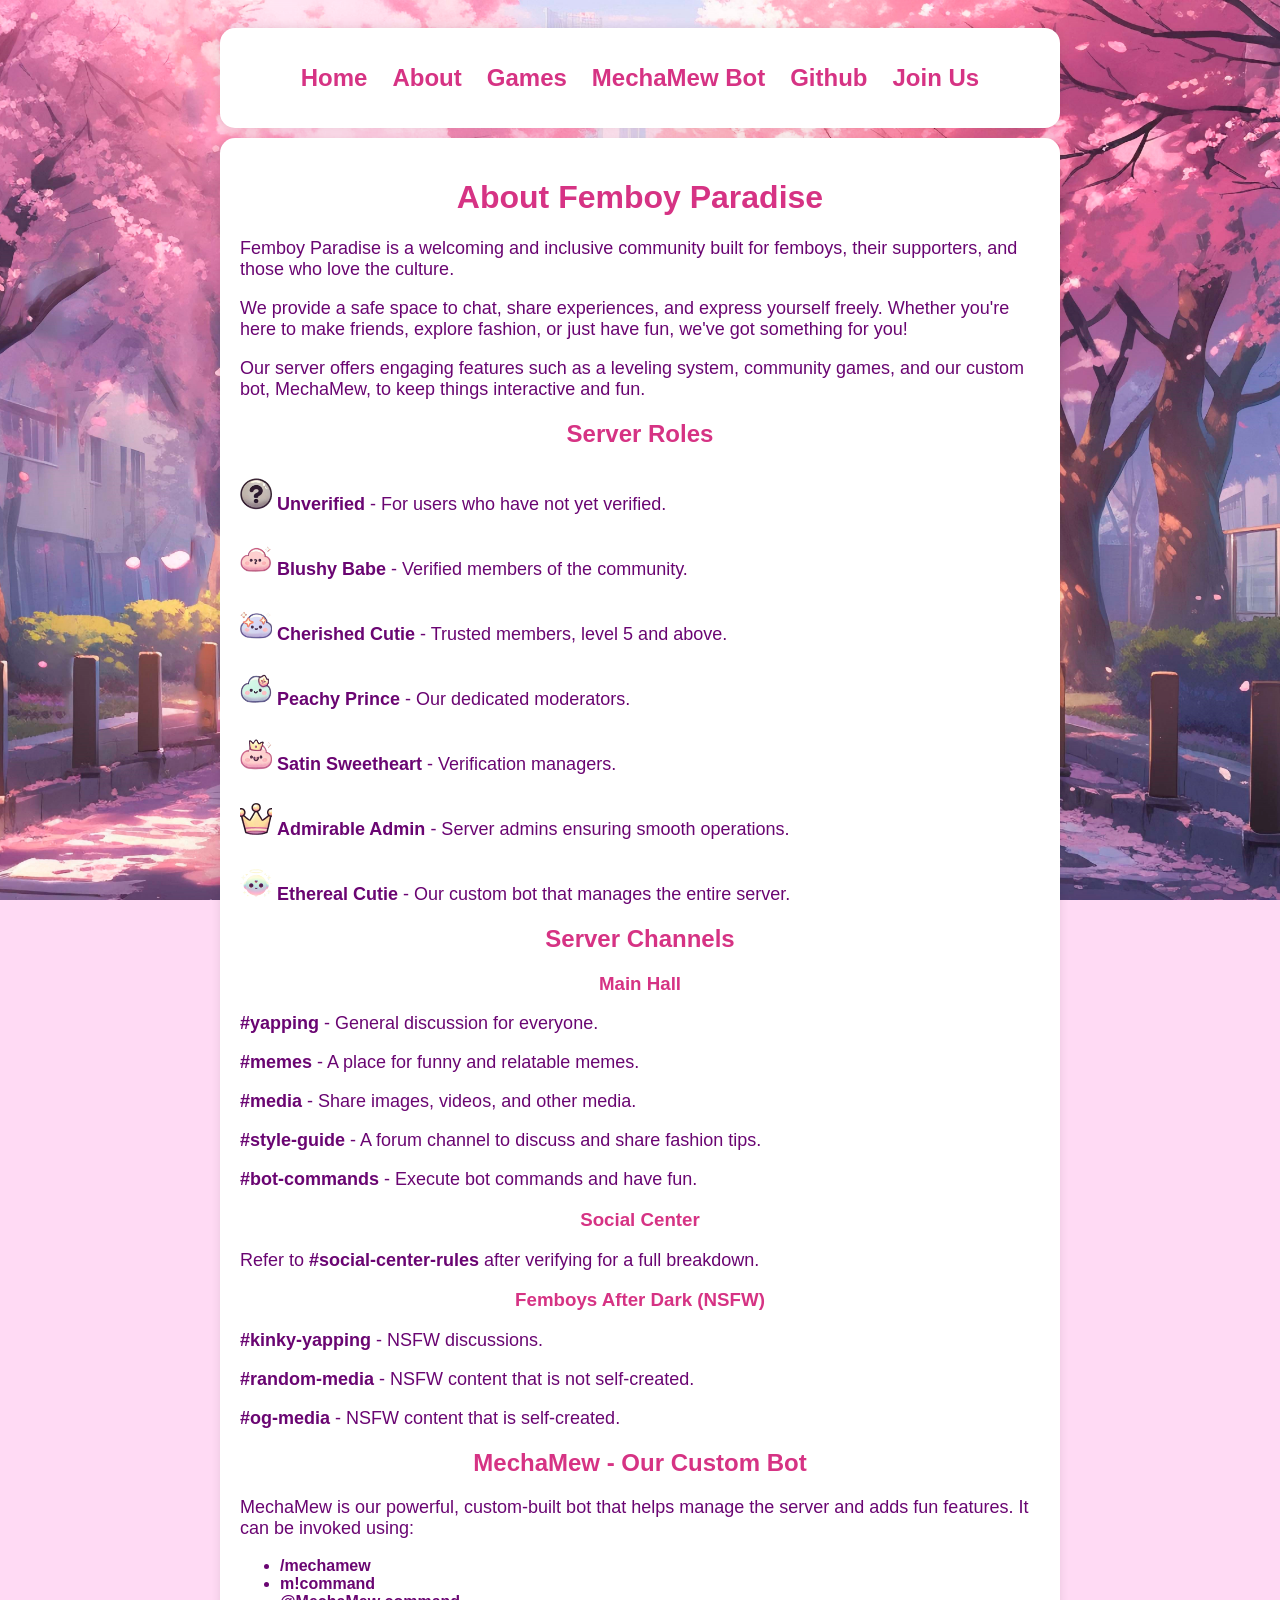
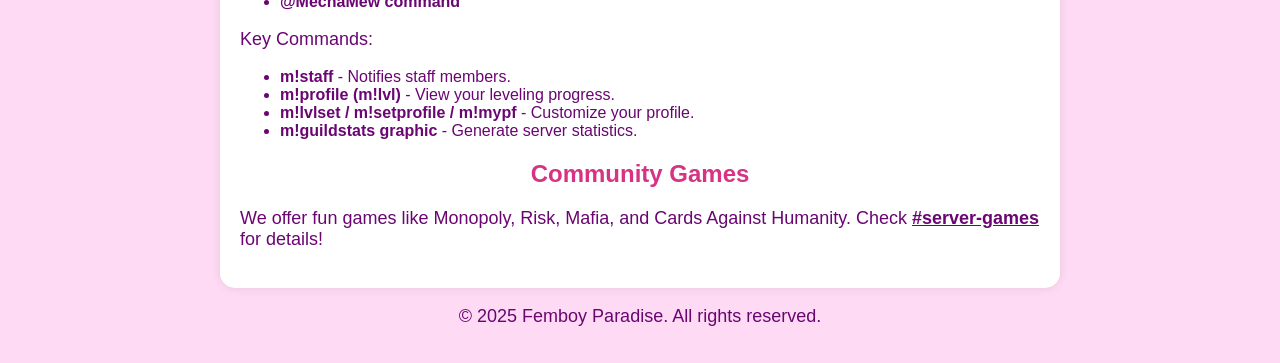
==== about.html @ 65bb9c1e "Navbar plz work" ====
<!DOCTYPE html><html lang="en">
  <head>
    <meta charset="UTF-8">
    <meta name="viewport" content="width=device-width, initial-scale=1.0">
    <title>Femboy Paradise - About</title>
    <link rel="stylesheet" href="styles.css">
    <meta property="og:title" content="Femboy Paradise - About"/>
    <meta property="og:description" content="Welcome to Femboy Paradise! A cozy, vibrant Discord community for femboys and their fans. Join us for fun chats, games, and a supportive space!">
    <meta property="og:url" content="https://femboy-paradi.se" />
    <meta property="og:locale" content="en_US" />
    <meta property="og:image" content="https://femboy-paradi.se/icons/favicon.png" />
    <link rel="icon" href="/icons/favicon.png" type="image/png" />
    <link rel="stylesheet" type="text/css" href="https://fonts.googleapis.com/css?family=Open+Sans" />
    <meta name="viewport" content="width=device-width, initial-scale=1, shrink-to-fit=no" />
  </head>
  <body>
    <script>
      function toggleMenu() {
        document.querySelector(".nav-links").classList.toggle("active");
      }

      window.addEventListener("scroll", function () {
        if (navLinks.classList.contains("active")) {
          document.querySelector(".nav-links").classList.remove("active");
        }
      });
    </script>
    <nav class="navbar">
      <div class="container">
        <button class="menu-toggle" onclick="toggleMenu()">☰</button>
        <ul class="nav-links">
          <li><a href="index.html">Home</a></li>
          <li><a href="about.html">About</a></li>
          <li><a href="games.html">Games</a></li>
          <li><a href="https://mechamew.crazyco.xyz/">MechaMew Bot</a></li>
          <li><a href="https://github.com/ClaraCrazy/femboy-paradi.se">Github</a></li>
          <li><a href="https://discord.gg/bottom" target="_blank">Join Us</a></li>
        </ul>
      </div>
    </nav>
    <div class="container">
      <h1>About Femboy Paradise</h1>
      <p>Femboy Paradise is a welcoming and inclusive community built for femboys, their supporters, and those who love the culture.</p>
      <p>We provide a safe space to chat, share experiences, and express yourself freely. Whether you're here to make friends, explore fashion, or just have fun, we've got something for you!</p>
      <p>Our server offers engaging features such as a leveling system, community games, and our custom bot, MechaMew, to keep things interactive and fun.</p>
      <h2>Server Roles</h2>
      <div class="role-icons">
        <p><img src="icons/unverified.png" class="icon" alt="Unverified"> <strong>Unverified</strong> - For users who have not yet verified.</p>
        <p><img src="icons/blushy-babe.png" class="icon" alt="Blushy Babe"> <strong>Blushy Babe</strong> - Verified members of the community.</p>
        <p><img src="icons/cherished-cutie.png" class="icon" alt="Cherished Cutie"> <strong>Cherished Cutie</strong> - Trusted members, level 5 and above.</p>
        <p><img src="icons/peachy-prince.png" class="icon" alt="Peachy Prince"> <strong>Peachy Prince</strong> - Our dedicated moderators.</p>
        <p><img src="icons/satin-sweetheart.png" class="icon" alt="Satin Sweetheart"> <strong>Satin Sweetheart</strong> - Verification managers.</p>
        <p><img src="icons/admirable-admin.png" class="icon" alt="Admirable Admin"> <strong>Admirable Admin</strong> - Server admins ensuring smooth operations.</p>
        <p><img src="icons/ethereal-cutie.png" class="icon" alt="Ethereal Cutie"> <strong>Ethereal Cutie</strong> - Our custom bot that manages the entire server.</p>
      </div>
      <h2>Server Channels</h2>
      <h3>Main Hall</h3>
      <p><strong>#yapping</strong> - General discussion for everyone.</p>
      <p><strong>#memes</strong> - A place for funny and relatable memes.</p>
      <p><strong>#media</strong> - Share images, videos, and other media.</p>
      <p><strong>#style-guide</strong> - A forum channel to discuss and share fashion tips.</p>
      <p><strong>#bot-commands</strong> - Execute bot commands and have fun.</p>
      <h3>Social Center</h3>
      <p>Refer to <strong>#social-center-rules</strong> after verifying for a full breakdown.</p>
      <h3>Femboys After Dark (NSFW)</h3>
      <p><strong>#kinky-yapping</strong> - NSFW discussions.</p>
      <p><strong>#random-media</strong> - NSFW content that is not self-created.</p>
      <p><strong>#og-media</strong> - NSFW content that is self-created.</p>
      <h2>MechaMew - Our Custom Bot</h2>
      <p>MechaMew is our powerful, custom-built bot that helps manage the server and adds fun features. It can be invoked using:</p>
      <ul>
        <li><strong>/mechamew</strong></li>
        <li><strong>m!command</strong></li>
        <li><strong>@MechaMew command</strong></li>
      </ul>
      <p>Key Commands:</p>
      <ul>
        <li><strong>m!staff</strong> - Notifies staff members.</li>
        <li><strong>m!profile (m!lvl)</strong> - View your leveling progress.</li>
        <li><strong>m!lvlset / m!setprofile / m!mypf</strong> - Customize your profile.</li>
        <li><strong>m!guildstats graphic</strong> - Generate server statistics.</li>
      </ul>
      <h2>Community Games</h2>
      <p>We offer fun games like Monopoly, Risk, Mafia, and Cards Against Humanity. Check <a href="games.html"><strong>#server-games</strong></a> for details!</p>
    </div>
    <footer>
      <p>&copy; 2025 Femboy Paradise. All rights reserved.</p>
    </footer>
  </body>
</html>
---- styles.css ----
body {
	font-family: Arial, sans-serif;
	text-align: center;
	background-image: url('icons/background.jpg');
	background-attachment: fixed;
	background-size: cover;
	background-repeat: no-repeat;
	background-position: center center;
	background-color: #ffdaf4;
	color: #6a0572;
	padding: 10px 20px;
}

.container {
	max-width: 800px;
	margin: 0 auto;
	background: white;
	padding: 20px;
	border-radius: 15px;
	box-shadow: 0px 0px 10px rgba(0, 0, 0, 0.1);
	text-align: left;
}

h1,
h2,
h3 {
	color: #d63384;
	text-align: center;
}

p {
	font-size: 18px;
}

a {
	color: #6a0572;
}

.back-button {
	display: inline-block;
	margin-top: 20px;
	padding: 10px 20px;
	font-size: 18px;
	color: white;
	background-color: #d63384;
	border: none;
	border-radius: 8px;
	cursor: pointer;
	text-decoration: none;
}

.back-button:hover {
	background-color: #b0246d;
}

.join-button {
	display: inline-block;
	margin-top: 20px;
	padding: 10px 20px;
	font-size: 18px;
	color: white;
	background-color: #af5bd2;
	border: none;
	border-radius: 8px;
	cursor: pointer;
	text-decoration: none;
}

.join-button:hover {
	background-color: #6d3a83;
}

@media (max-width: 768px) {
	.back-button,
	.join-button {
		display: block;
		font-size: 16px;
		text-align: center;
		margin-top: 10px;
	}

	.nav {
		display: flex;
		flex-direction: column;
	}

	.nav-links {
		display: none;
		flex-direction: column;
		/* background: white; */
		/* position: absolute; */
		top: 38px;
		left: 0;
		width: 100%;
		border-radius: 15px;
	}

	.nav-links.active {
		display: none;
	}

	.menu-toggle {
		display: block;
		background: none;
		border: none;
		font-size: 24px;
		cursor: pointer;
	}
}

@media (min-width: 768px) {
	.menu-toggle {
		display: none;
	}
}

.role-icons img {
	width: 32px;
	height: 32px;
	margin-top: 10px;
}

.navbar {
	padding: 10px 0px;
	/* display: flex; */
	align-items: center;
	justify-content: space-between;
	position: sticky;
	top: 0;
	width: 100%;
}

.navbar .logo {
	font-size: 24px;
	font-weight: bold;
	text-decoration: none;
	color: #d63384;
	margin-right: 20px;
}

.nav-links {
	list-style: none;
	display: flex;
	gap: 25px;
	align-items: center;
	justify-content: center;
	padding: 0;
}

.nav-links li {
	display: inline;
}

.nav-links a {
	text-decoration: none;
	color: #d63384;
	font-weight: bold;
	transition: 0.3s;
	font-size: 24px;
}

.nav-links a:hover {
	color: #b92b6c;
}
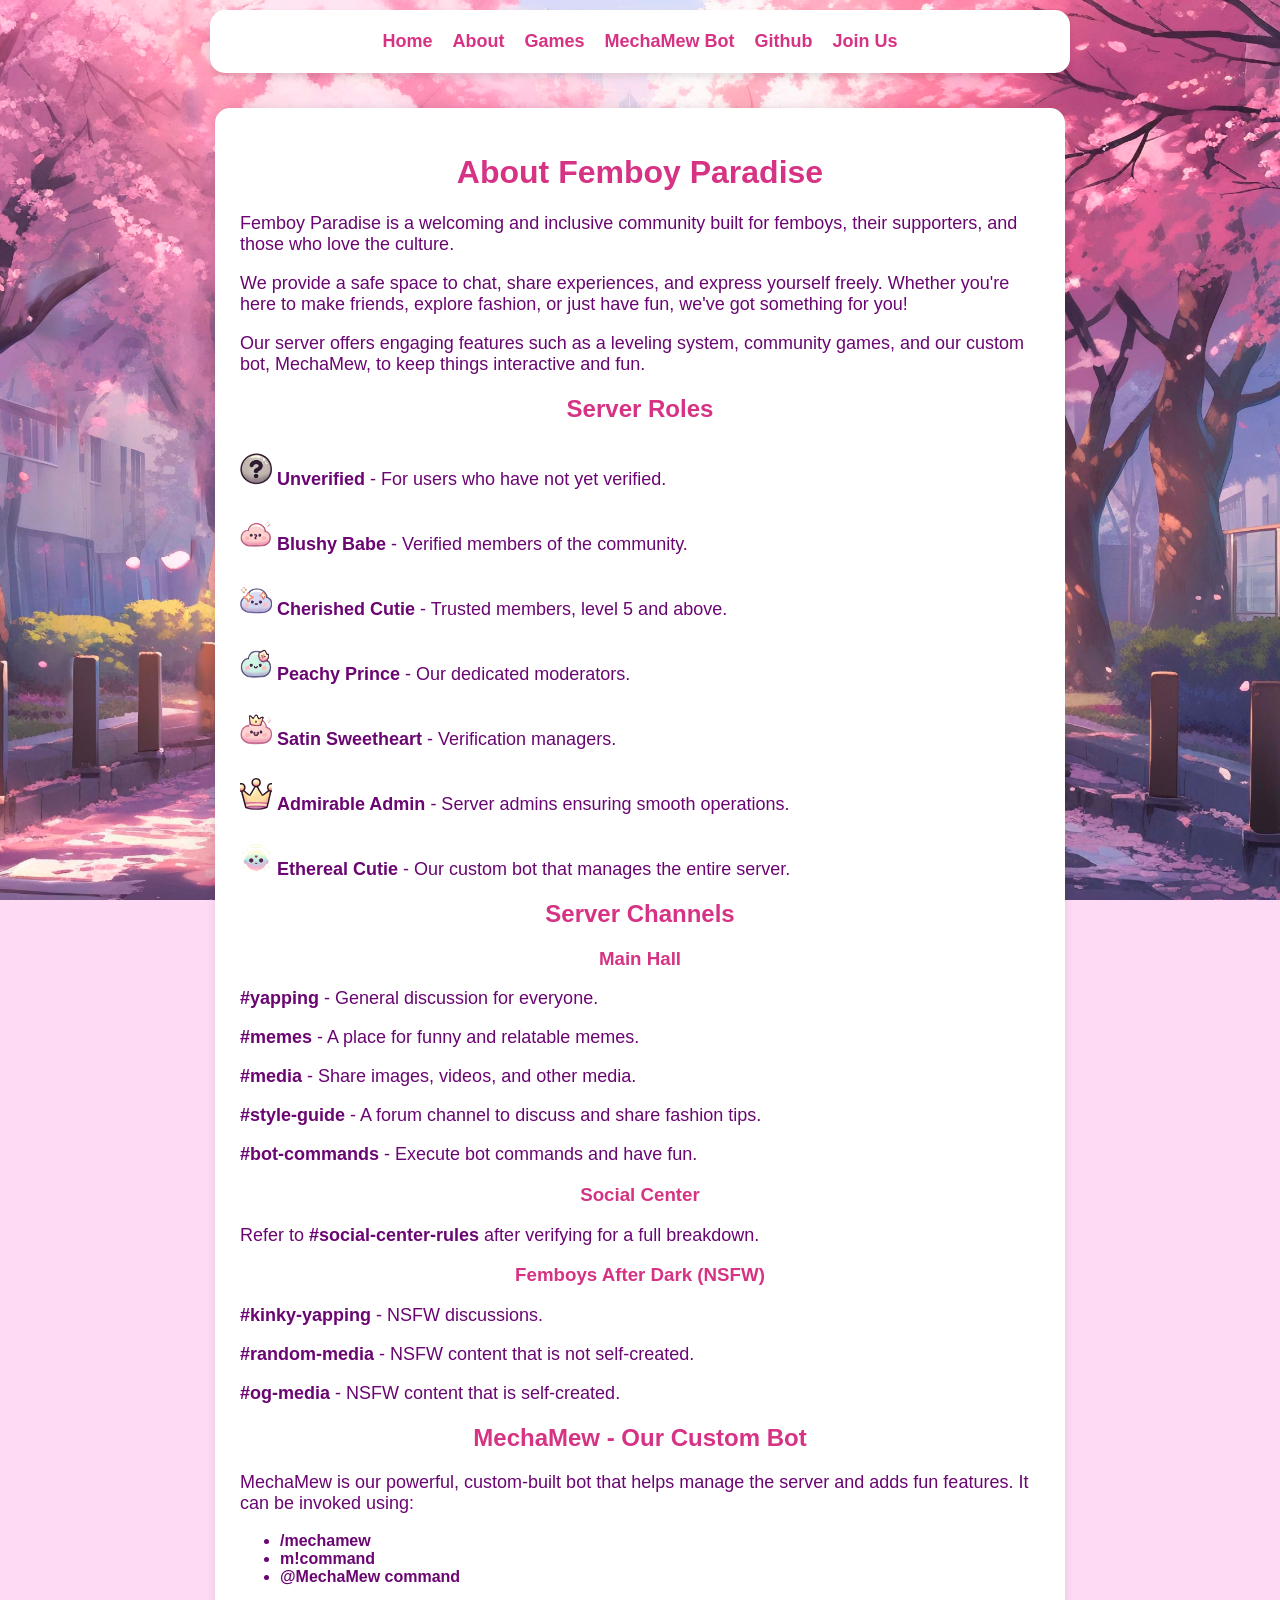
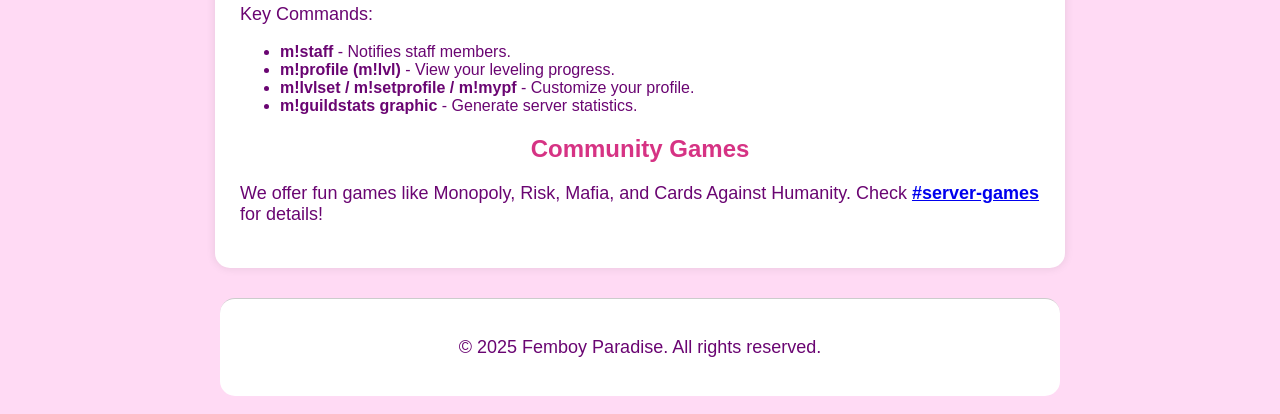
==== commit d856c6c3: "Fixed Navbar Fix the navigation bye bye reformatting most the pages and the CSS. Hope your happy nee" ====
--- a/about.html
+++ b/about.html
@@ -1,33 +1,42 @@
-<!DOCTYPE html><html lang="en">
+<!DOCTYPE html>
+<html lang="en">
   <head>
     <meta charset="UTF-8">
     <meta name="viewport" content="width=device-width, initial-scale=1.0">
-    <title>Femboy Paradise - About</title>
+    <title>About - Femboy Paradise</title>
     <link rel="stylesheet" href="styles.css">
     <meta property="og:title" content="Femboy Paradise - About"/>
-    <meta property="og:description" content="Welcome to Femboy Paradise! A cozy, vibrant Discord community for femboys and their fans. Join us for fun chats, games, and a supportive space!">
-    <meta property="og:url" content="https://femboy-paradi.se" />
-    <meta property="og:locale" content="en_US" />
+    <meta property="og:description" content="Learn more about Femboy Paradise, our mission, and our community."/>
+    <meta property="og:url" content="https://femboy-paradi.se/about" />
     <meta property="og:image" content="https://femboy-paradi.se/icons/favicon.png" />
     <link rel="icon" href="/icons/favicon.png" type="image/png" />
-    <link rel="stylesheet" type="text/css" href="https://fonts.googleapis.com/css?family=Open+Sans" />
-    <meta name="viewport" content="width=device-width, initial-scale=1, shrink-to-fit=no" />
   </head>
   <body>
     <script>
-      function toggleMenu() {
-        document.querySelector(".nav-links").classList.toggle("active");
-      }
-
-      window.addEventListener("scroll", function () {
-        if (navLinks.classList.contains("active")) {
-          document.querySelector(".nav-links").classList.remove("active");
-        }
+      document.addEventListener("DOMContentLoaded", function () {
+          const navLinks = document.querySelector(".nav-links");
+          const menuToggle = document.querySelector(".menu-toggle");
+      
+          if (navLinks) {
+              navLinks.classList.remove("active"); // Ensure it starts minimized
+          }
+      
+          // Toggle menu when clicking the button
+          menuToggle.addEventListener("click", function () {
+              navLinks.classList.toggle("active");
+          });
+      
+          // Minimize navbar when scrolling
+          window.addEventListener("scroll", function () {
+              if (navLinks.classList.contains("active")) {
+                  navLinks.classList.remove("active"); // Hide on scroll
+              }
+          });
       });
     </script>
+    
     <nav class="navbar">
-      <div class="container">
-        <button class="menu-toggle" onclick="toggleMenu()">☰</button>
+      <button class="menu-toggle">☰</button>
         <ul class="nav-links">
           <li><a href="index.html">Home</a></li>
           <li><a href="about.html">About</a></li>
@@ -36,8 +45,8 @@
           <li><a href="https://github.com/ClaraCrazy/femboy-paradi.se">Github</a></li>
           <li><a href="https://discord.gg/bottom" target="_blank">Join Us</a></li>
         </ul>
-      </div>
     </nav>
+
     <div class="container">
       <h1>About Femboy Paradise</h1>
       <p>Femboy Paradise is a welcoming and inclusive community built for femboys, their supporters, and those who love the culture.</p>
--- a/styles.css
+++ b/styles.css
@@ -1,164 +1,191 @@
+/* General Body Styling */
 body {
-	font-family: Arial, sans-serif;
-	text-align: center;
-	background-image: url('icons/background.jpg');
-	background-attachment: fixed;
-	background-size: cover;
-	background-repeat: no-repeat;
-	background-position: center center;
-	background-color: #ffdaf4;
-	color: #6a0572;
-	padding: 10px 20px;
+    font-family: Arial, sans-serif;
+    text-align: center;
+    background-image: url('icons/background.jpg');
+    background-attachment: fixed;
+    background-size: cover;
+    background-repeat: no-repeat;
+    background-position: center center;
+    background-color: #ffdaf4;
+    color: #6a0572;
+    padding: 10px 20px;
+    padding-top: 100px; /* Ensure content does not get hidden under navbar */
 }
 
-.container {
-	max-width: 800px;
-	margin: 0 auto;
-	background: white;
-	padding: 20px;
-	border-radius: 15px;
-	box-shadow: 0px 0px 10px rgba(0, 0, 0, 0.1);
-	text-align: left;
+/* Navbar Styling */
+.navbar {
+    position: fixed;
+    top: 10px;
+    left: 50%;
+    transform: translateX(-50%);
+    width: 70%;
+    max-width: 850px;
+    background: white;
+    z-index: 1000;
+    padding: 5px 5px; /* Reduced padding */
+    box-shadow: 0 4px 6px rgba(0, 0, 0, 0.1);
+    border-radius: 15px; /* Rounded corners */
+    display: flex;
+    align-items: center;
+    justify-content: center;
+    height: auto; /* Prevents oversized navbar */
 }
 
-h1,
-h2,
-h3 {
-	color: #d63384;
-	text-align: center;
+/* Navbar Links */
+.nav-links {
+    display: flex;
+    gap: 20px;
+    list-style: none;
+    padding: 0;
+    justify-content: center;
 }
 
-p {
-	font-size: 18px;
+.nav-links li {
+    display: inline;
 }
 
-a {
-	color: #6a0572;
+.nav-links a {
+    text-decoration: none;
+    color: #d63384;
+    font-weight: bold;
+    font-size: 18px;
+    transition: color 0.3s ease-in-out;
 }
 
-.back-button {
-	display: inline-block;
-	margin-top: 20px;
-	padding: 10px 20px;
-	font-size: 18px;
-	color: white;
-	background-color: #d63384;
-	border: none;
-	border-radius: 8px;
-	cursor: pointer;
-	text-decoration: none;
+.nav-links a:hover {
+    color: #b92b6c;
 }
 
-.back-button:hover {
-	background-color: #b0246d;
+/* Menu Toggle Button (Mobile) */
+.menu-toggle {
+    display: none; /* Hidden on desktop */
+    background: none;
+    border: none;
+    font-size: 24px;
+    cursor: pointer;
+    padding: 10px;
+    color: #d63384;
+    position: absolute;
+    top: 50%;
+    left: 15px;
+    transform: translateY(-50%);
 }
 
-.join-button {
-	display: inline-block;
-	margin-top: 20px;
-	padding: 10px 20px;
-	font-size: 18px;
-	color: white;
-	background-color: #af5bd2;
-	border: none;
-	border-radius: 8px;
-	cursor: pointer;
-	text-decoration: none;
+/* Mobile Navbar */
+@media (max-width: 768px) {
+    .navbar {
+        justify-content: flex-start;
+        padding: 10px;
+        height: 50px; /* Keeps navbar small */
+    }
+
+    .menu-toggle {
+        display: block; /* Show menu button */
+    }
+
+    .nav-links {
+        display: none;
+        flex-direction: column;
+        position: absolute;
+        top: 50px;
+        left: 50%;
+        transform: translateX(-50%);
+        width: 90%;
+        background: white;
+        border-radius: 15px;
+        z-index: 1000;
+        padding: 10px 0;
+        text-align: center;
+        box-shadow: 0 4px 10px rgba(0, 0, 0, 0.2);
+    }
+
+    .nav-links.active {
+        display: flex !important;
+    }
 }
 
-.join-button:hover {
-	background-color: #6d3a83;
+/* Main Content Box */
+.container {
+    max-width: 800px;
+    margin: 0 auto;
+    background: white;
+    padding: 25px;
+    border-radius: 15px; /* Rounded corners */
+    box-shadow: 0px 0px 10px rgba(0, 0, 0, 0.1);
+    text-align: left;
 }
-
-@media (max-width: 768px) {
-	.back-button,
-	.join-button {
-		display: block;
-		font-size: 16px;
-		text-align: center;
-		margin-top: 10px;
-	}
-
-	.nav {
-		display: flex;
-		flex-direction: column;
-	}
-
-	.nav-links {
-		display: none;
-		flex-direction: column;
-		/* background: white; */
-		/* position: absolute; */
-		top: 38px;
-		left: 0;
-		width: 100%;
-		border-radius: 15px;
-	}
-
-	.nav-links.active {
-		display: none;
-	}
-
-	.menu-toggle {
-		display: block;
-		background: none;
-		border: none;
-		font-size: 24px;
-		cursor: pointer;
-	}
-}
-
-@media (min-width: 768px) {
-	.menu-toggle {
-		display: none;
-	}
-}
-
 .role-icons img {
 	width: 32px;
 	height: 32px;
 	margin-top: 10px;
 }
-
-.navbar {
-	padding: 10px 0px;
-	/* display: flex; */
-	align-items: center;
-	justify-content: space-between;
-	position: sticky;
-	top: 0;
-	width: 100%;
+/* Headings */
+h1, h2, h3 {
+    color: #d63384;
+    text-align: center;
+    font-weight: bold;
 }
 
-.navbar .logo {
-	font-size: 24px;
-	font-weight: bold;
-	text-decoration: none;
-	color: #d63384;
-	margin-right: 20px;
+/* Paragraph Text */
+p {
+    font-size: 18px;
 }
 
-.nav-links {
-	list-style: none;
-	display: flex;
-	gap: 25px;
-	align-items: center;
-	justify-content: center;
-	padding: 0;
+/* Buttons */
+.join-button {
+    display: inline-block;
+    margin-top: 20px;
+    padding: 12px 24px;
+    font-size: 20px;
+    color: white;
+    background-color: #af5bd2;
+    border: none;
+    border-radius: 10px;
+    cursor: pointer;
+    text-decoration: none;
+    font-weight: bold;
+    box-shadow: 0 2px 6px rgba(0, 0, 0, 0.2);
 }
 
-.nav-links li {
-	display: inline;
+.join-button:hover {
+    background-color: #6d3a83;
 }
 
-.nav-links a {
-	text-decoration: none;
-	color: #d63384;
-	font-weight: bold;
-	transition: 0.3s;
-	font-size: 24px;
+/* Footer */
+footer {
+    text-align: center;
+    padding: 20px;
+    margin-top: 30px;
+    background: white;
+    border-top: 1px solid #ccc;
+    color: #6a0572;
+    font-size: 16px;
+    border-radius: 15px;
+    max-width: 800px;
+    margin-left: auto;
+    margin-right: auto;
 }
-
-.nav-links a:hover {
-	color: #b92b6c;
-}
+/*
+               =-**+--               
+             -%@@@@@@@#-             
+            -@@@@@@@@@@@=            
+           -@@@@@@@@@@@@#-           
+           +@@@@@@@@@@@@@:           
+           -@@@@@@@@@@@@%:           
+   -#@@@#-  =@@@@@@@@@@@-  -#@@@#=   
+  -@%+-*@@#- *#@#%@%%#%= -#@@*-+%@-  
+  +*    -%@@*%%=+#@++=@%*@@#-    *=  
+   =      +@@*%@@@@@@@%#@@+      -   
+ -@@@@@@@@@@@@@@@@@@@@@@@@@@@@@@@@@- 
++@@*==++##%%%@@@@@@@@@@@%%%##++==*@@=
++@#-       =#@@@=@@@+@@@#=       :@@=
+:*@-     -#@@@+-.@@@+-+@@@*=     =@+ 
+  -=-   +@@%-   -@@%+   =@@@=   :=-  
+       +@@+     +%@%      +@@+       
+       =@@*-     %@%     -*@@-       
+        -+@%+=   #@*   =+%%+-        
+           ::    +@-    :-           
+                 :+=                 
+          Jenn.zip Was Here Your Welcome <3          
+*/
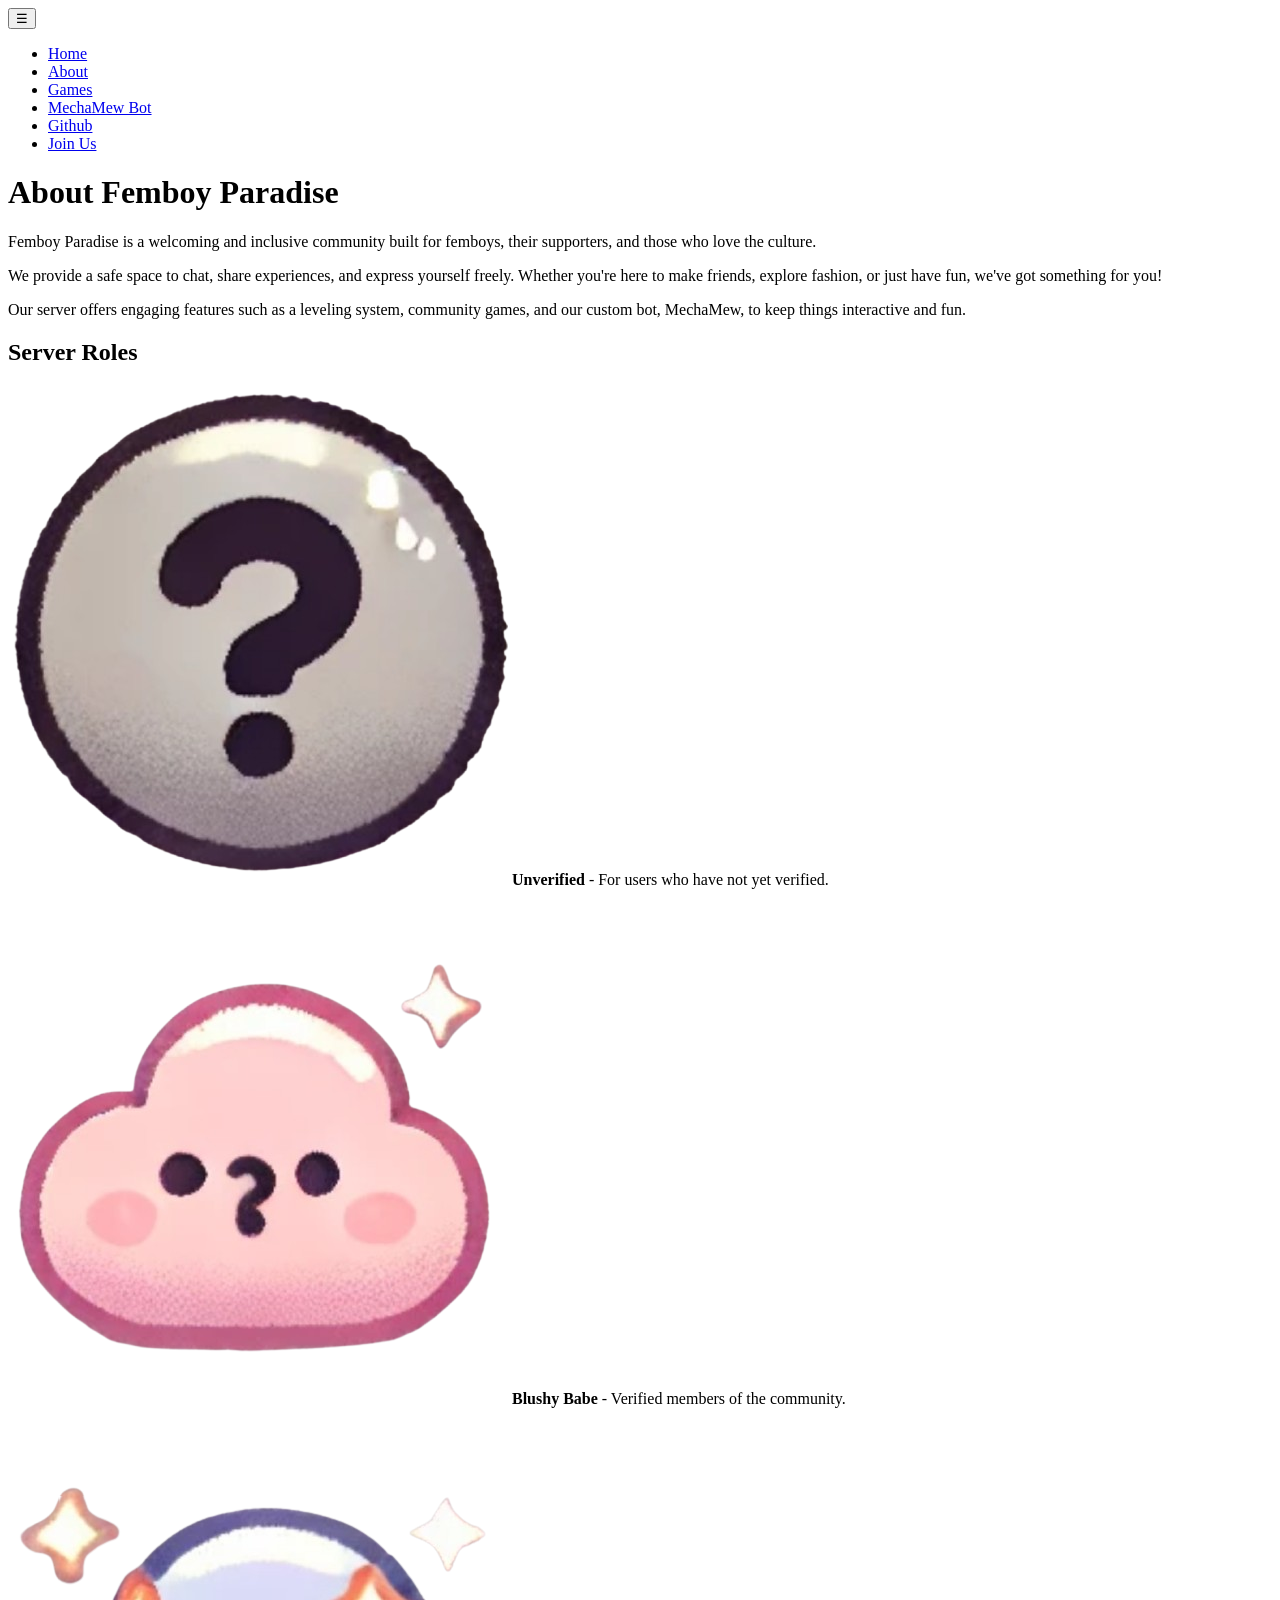
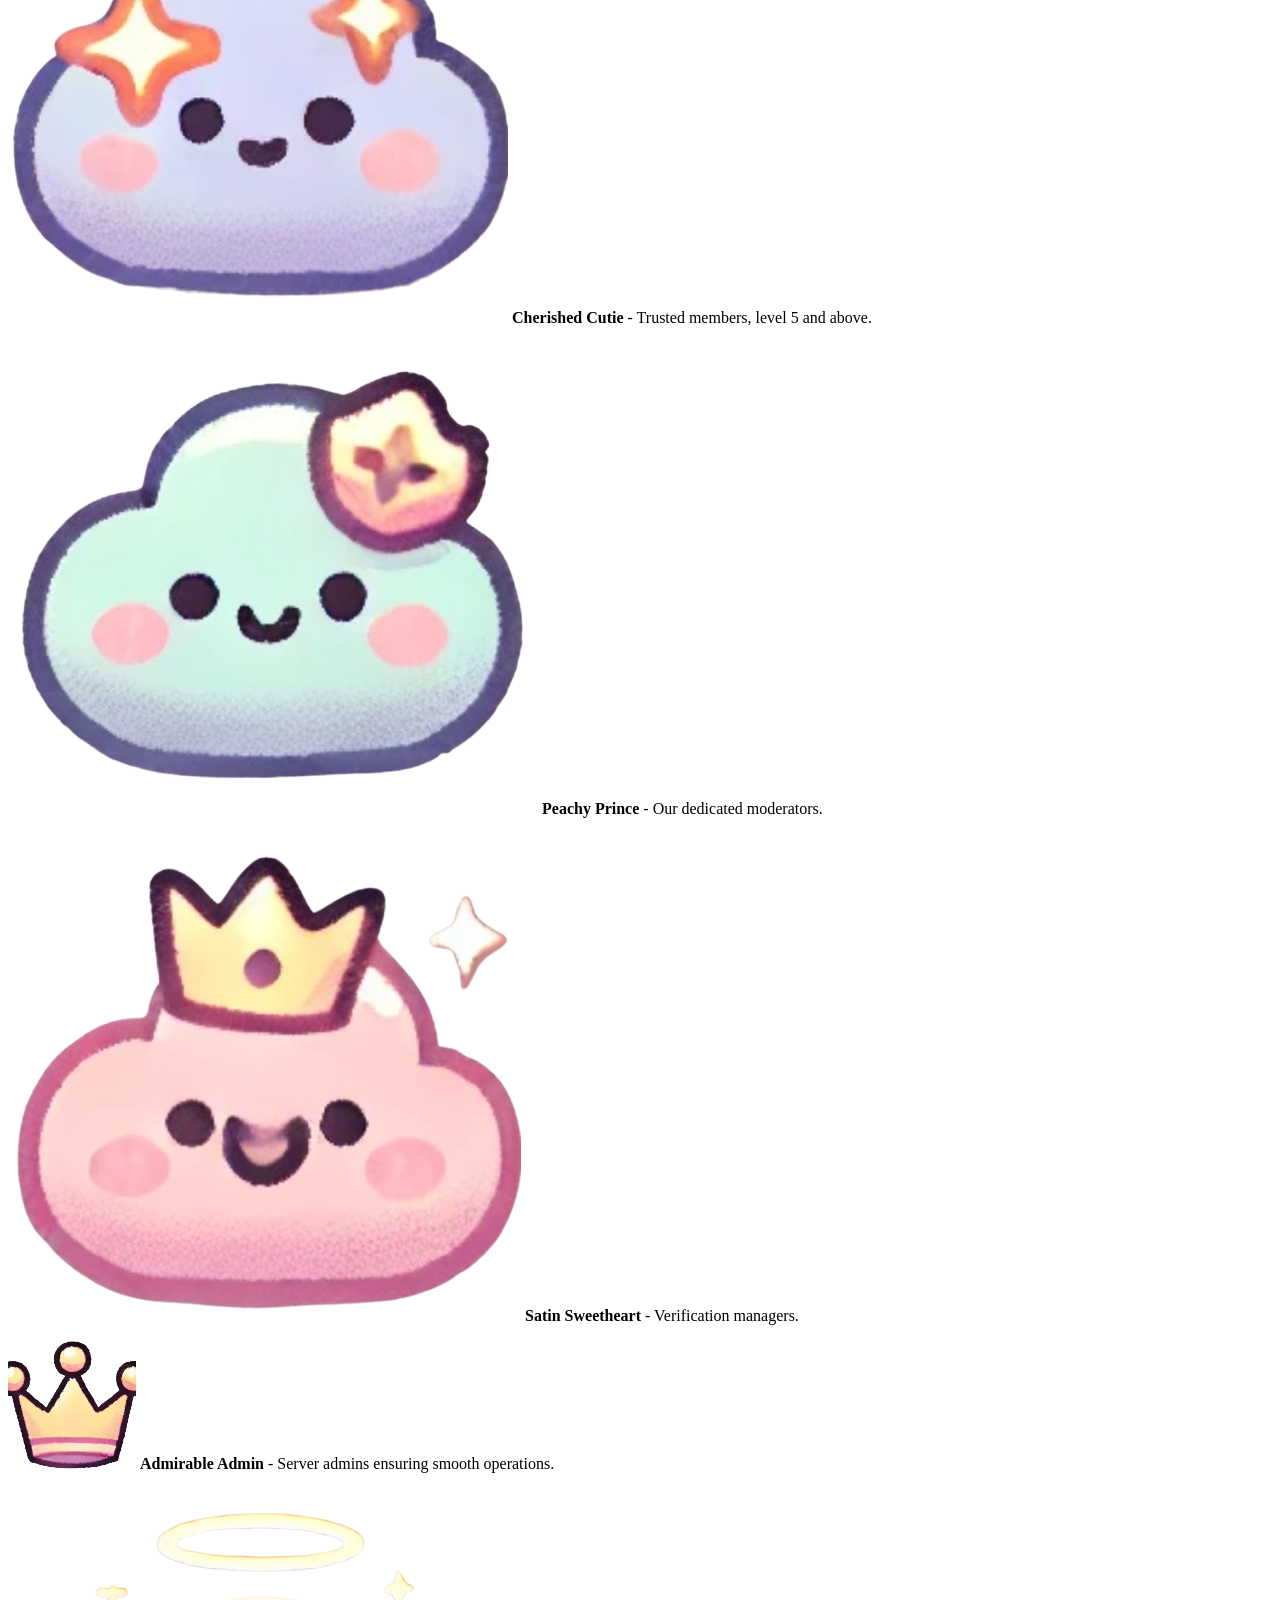
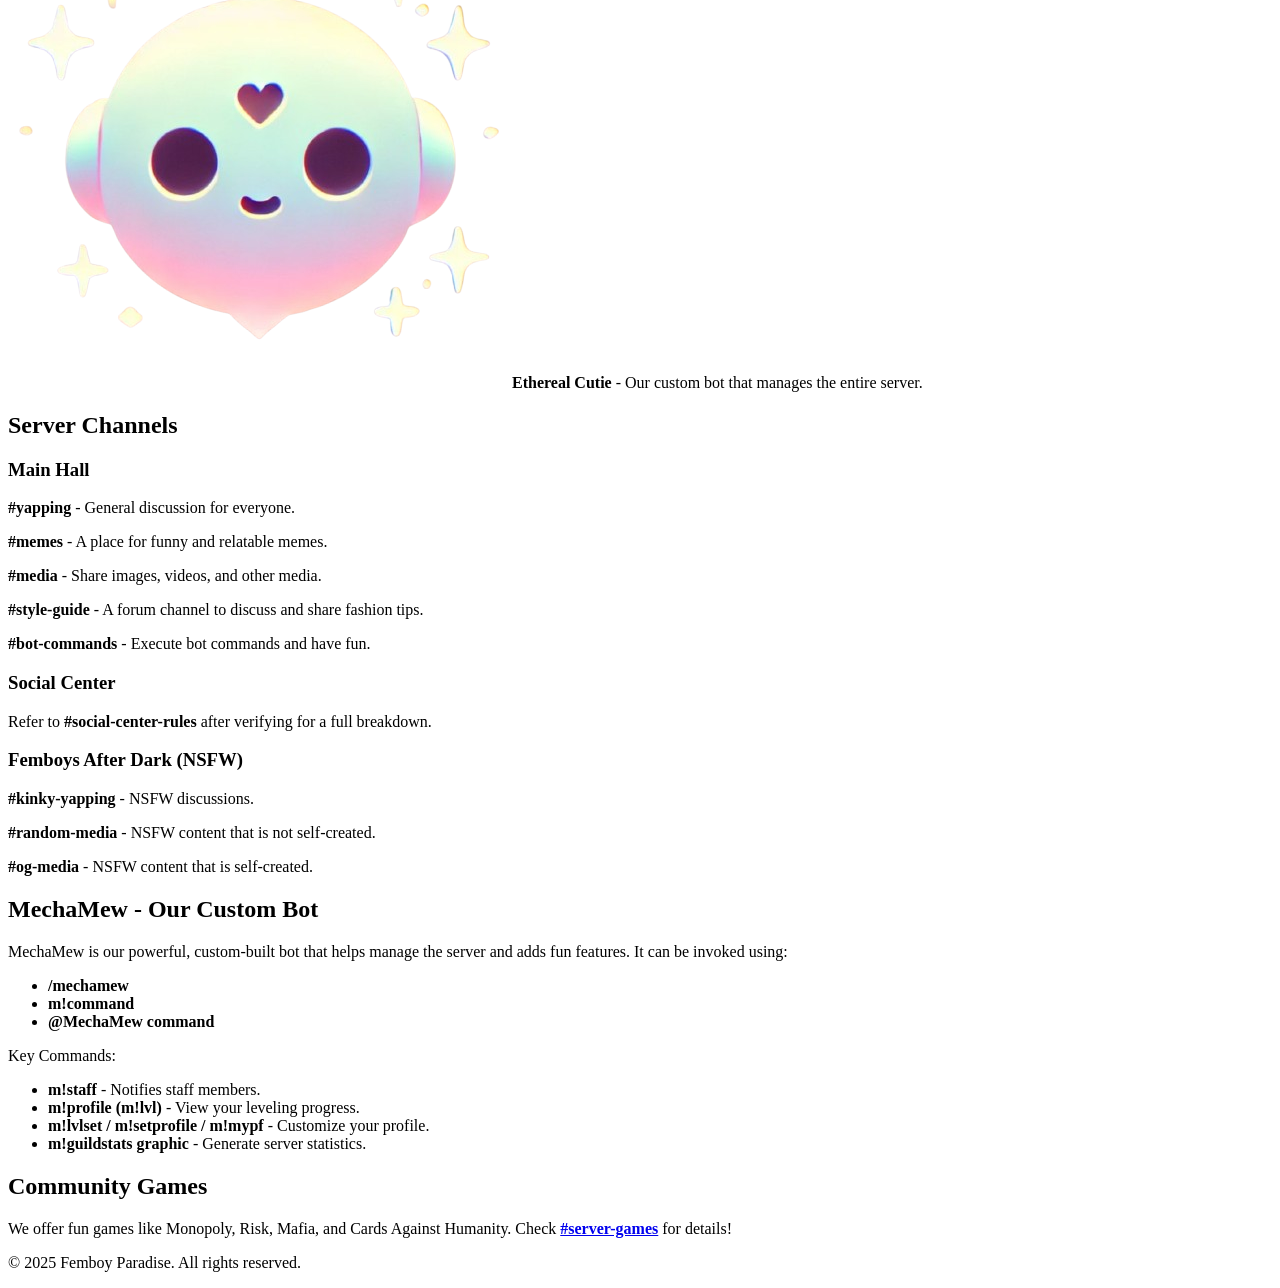
==== commit fe5994b1: "fix more things" ====
--- a/about.html
+++ b/about.html
@@ -3,13 +3,13 @@
   <head>
     <meta charset="UTF-8">
     <meta name="viewport" content="width=device-width, initial-scale=1.0">
-    <title>About - Femboy Paradise</title>
+    <title>About - Femboy Paradise</title
     <link rel="stylesheet" href="styles.css">
-    <meta property="og:title" content="Femboy Paradise - About"/>
+    <meta property="og:title" content="About – Femboy Paradise"/>
     <meta property="og:description" content="Learn more about Femboy Paradise, our mission, and our community."/>
-    <meta property="og:url" content="https://femboy-paradi.se/about" />
+    <meta property="og:url" content="https://femboy-paradi.se/about"/>
     <meta property="og:image" content="https://femboy-paradi.se/icons/favicon.png" />
-    <link rel="icon" href="/icons/favicon.png" type="image/png" />
+    <link rel="icon" href="/icons/favicon.png" type="image/png"/>
   </head>
   <body>
     <script>
@@ -41,8 +41,8 @@
           <li><a href="index.html">Home</a></li>
           <li><a href="about.html">About</a></li>
           <li><a href="games.html">Games</a></li>
-          <li><a href="https://mechamew.crazyco.xyz/">MechaMew Bot</a></li>
-          <li><a href="https://github.com/ClaraCrazy/femboy-paradi.se">Github</a></li>
+          <li><a href="https://mechamew.crazyco.xyz/" target="_blank">MechaMew Bot</a></li>
+          <li><a href="https://github.com/ClaraCrazy/femboy-paradi.se" target="_blank">Github</a></li>
           <li><a href="https://discord.gg/bottom" target="_blank">Join Us</a></li>
         </ul>
     </nav>
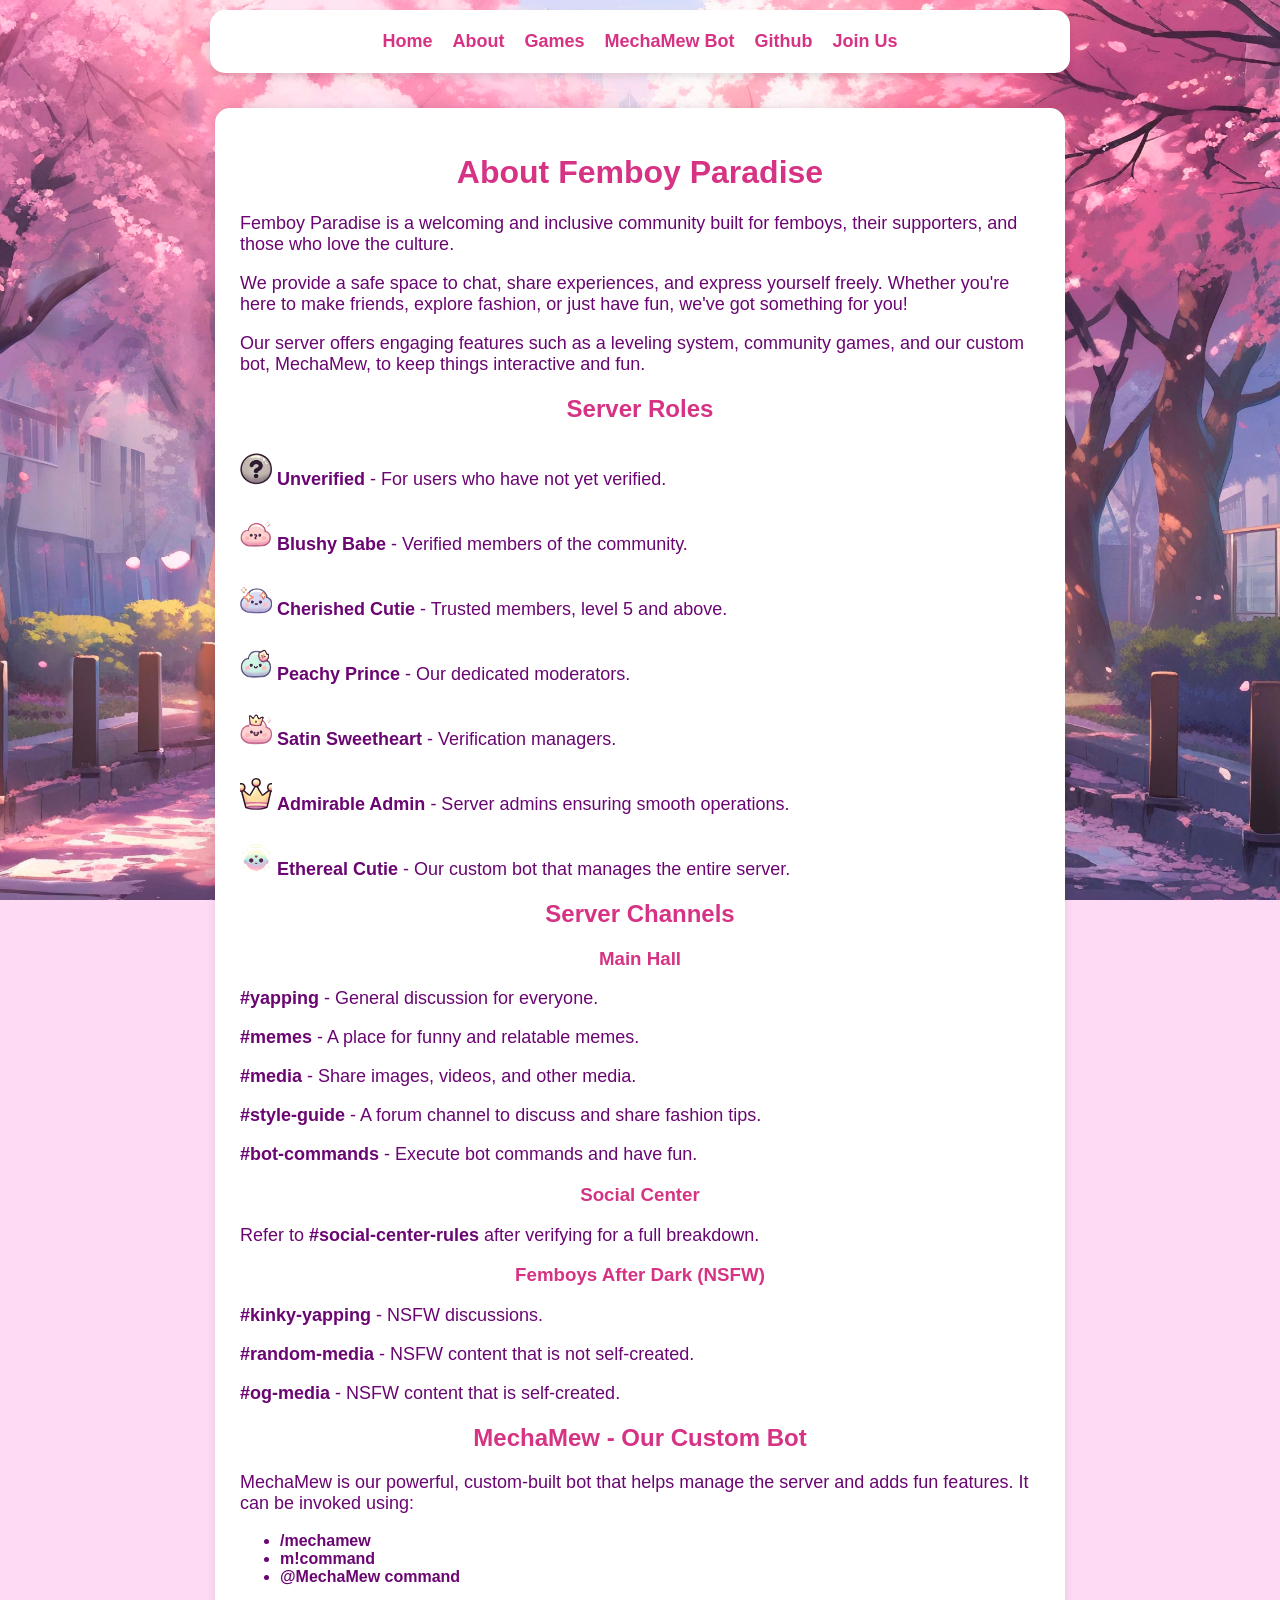
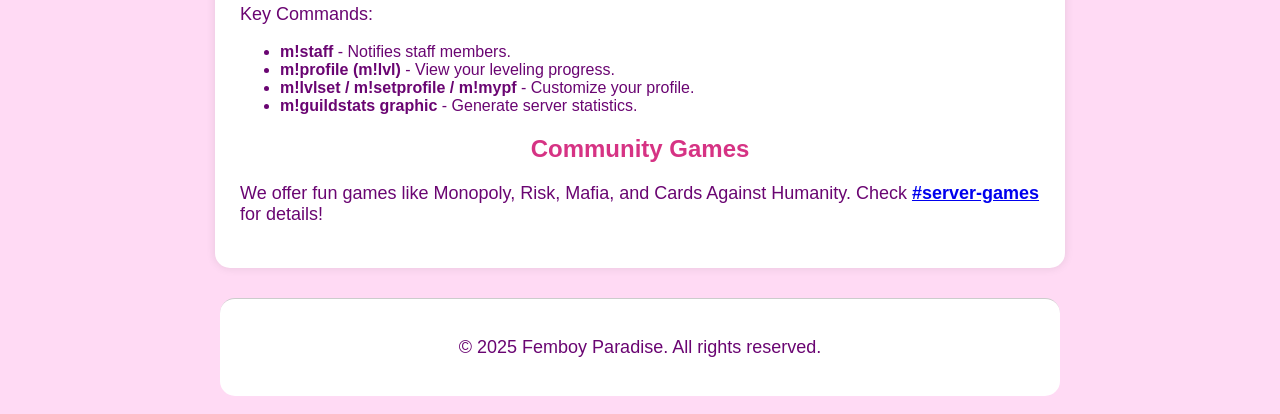
==== commit a3ca463b: "the pain of editing on mobile" ====
--- a/about.html
+++ b/about.html
@@ -3,7 +3,7 @@
   <head>
     <meta charset="UTF-8">
     <meta name="viewport" content="width=device-width, initial-scale=1.0">
-    <title>About - Femboy Paradise</title
+    <title>About - Femboy Paradise</title>
     <link rel="stylesheet" href="styles.css">
     <meta property="og:title" content="About – Femboy Paradise"/>
     <meta property="og:description" content="Learn more about Femboy Paradise, our mission, and our community."/>
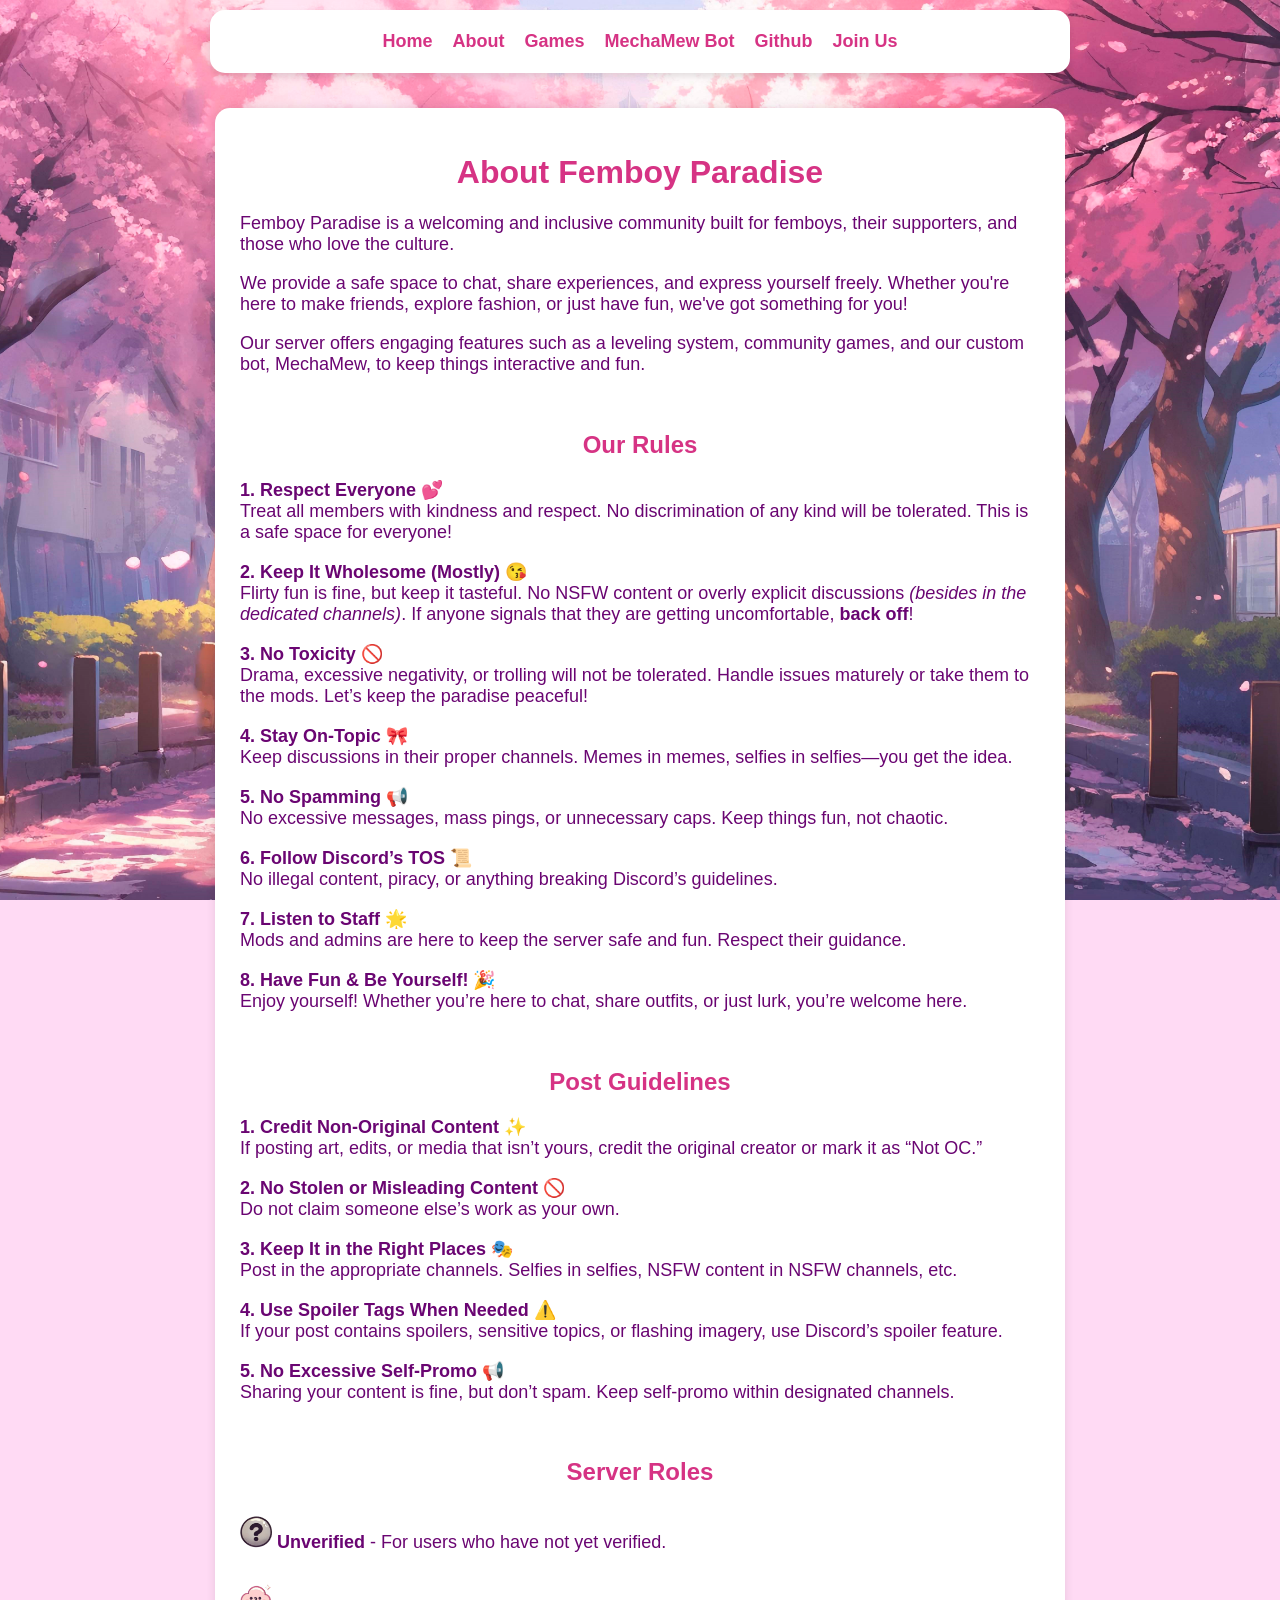
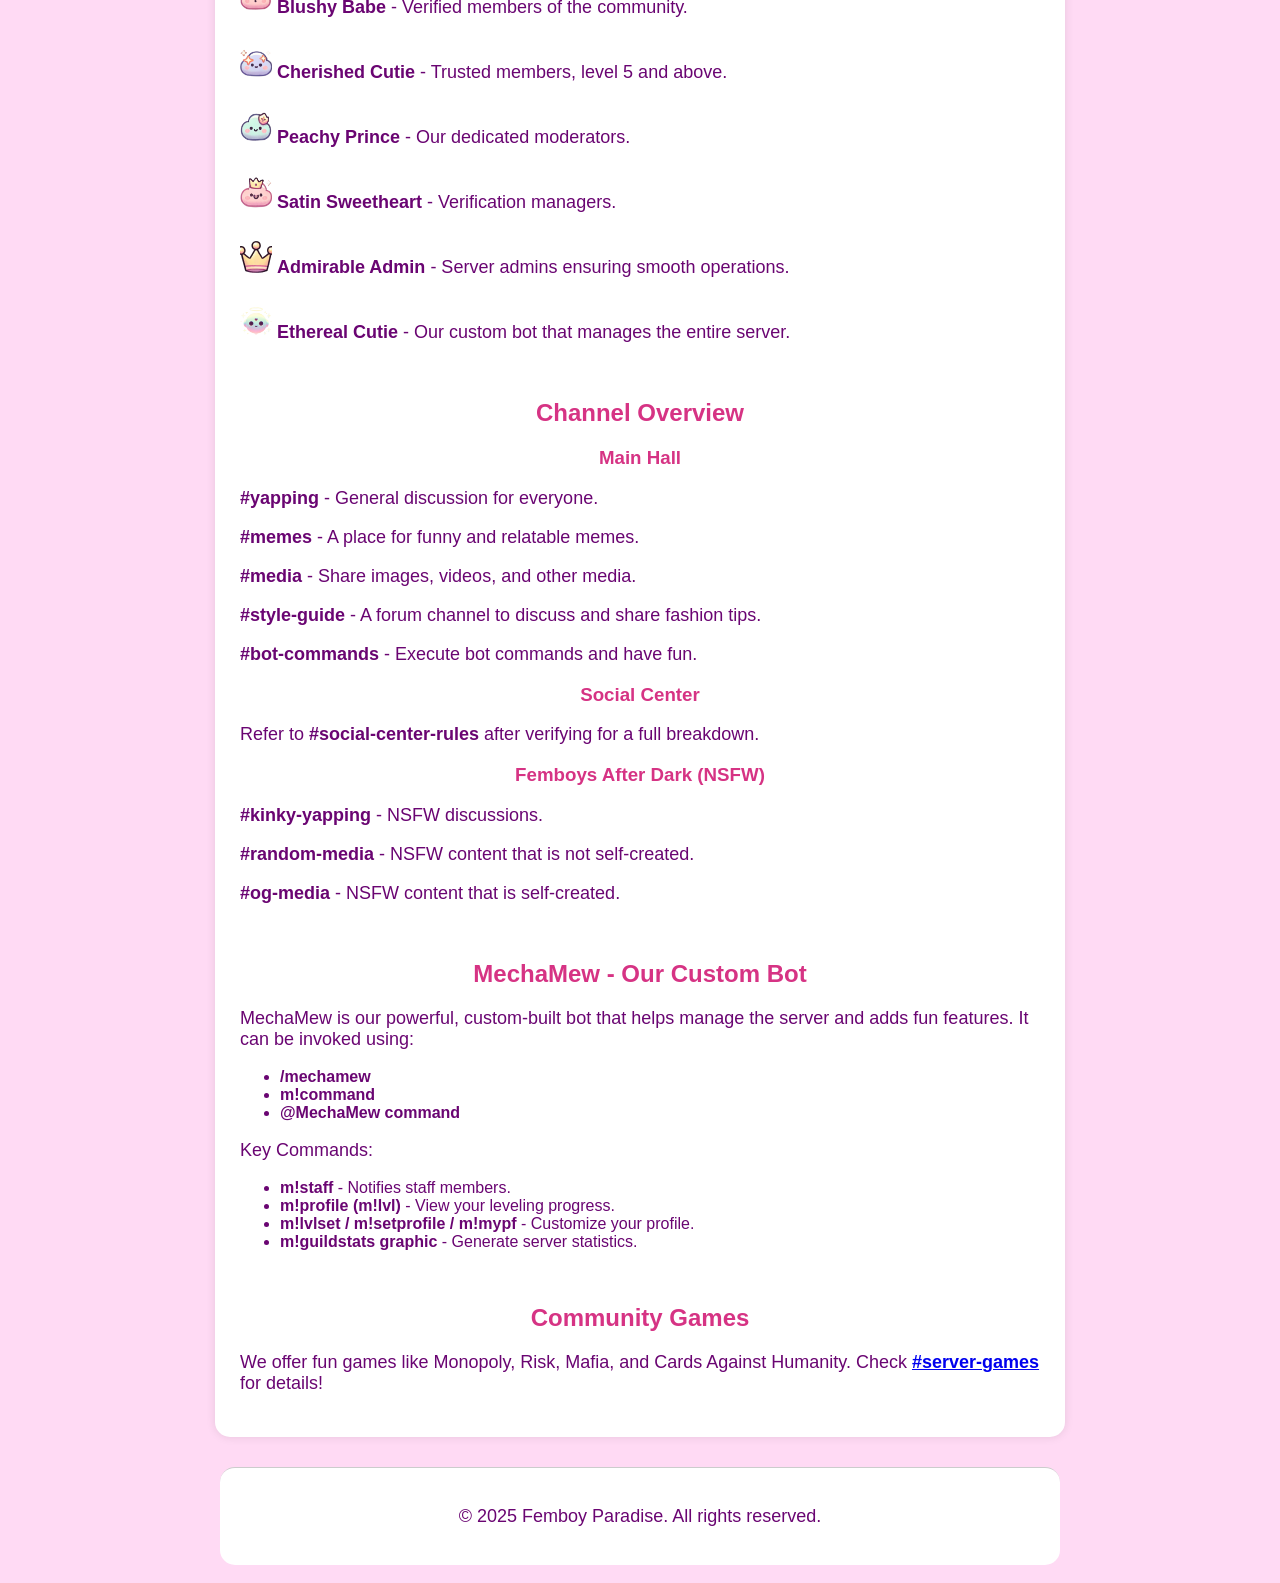
==== commit 038df10c: "Update about.html Signed-off-by: Clara K <github@crazyco.xyz>" ====
--- a/about.html
+++ b/about.html
@@ -16,16 +16,16 @@
       document.addEventListener("DOMContentLoaded", function () {
           const navLinks = document.querySelector(".nav-links");
           const menuToggle = document.querySelector(".menu-toggle");
-      
+
           if (navLinks) {
               navLinks.classList.remove("active"); // Ensure it starts minimized
           }
-      
+
           // Toggle menu when clicking the button
           menuToggle.addEventListener("click", function () {
               navLinks.classList.toggle("active");
           });
-      
+
           // Minimize navbar when scrolling
           window.addEventListener("scroll", function () {
               if (navLinks.classList.contains("active")) {
@@ -34,24 +34,41 @@
           });
       });
     </script>
-    
     <nav class="navbar">
       <button class="menu-toggle">☰</button>
-        <ul class="nav-links">
-          <li><a href="index.html">Home</a></li>
-          <li><a href="about.html">About</a></li>
-          <li><a href="games.html">Games</a></li>
-          <li><a href="https://mechamew.crazyco.xyz/" target="_blank">MechaMew Bot</a></li>
-          <li><a href="https://github.com/ClaraCrazy/femboy-paradi.se" target="_blank">Github</a></li>
-          <li><a href="https://discord.gg/bottom" target="_blank">Join Us</a></li>
-        </ul>
+      <div class="navbar-title">About</div>
+      <ul class="nav-links">
+        <li><a href="index.html">Home</a></li>
+        <li><a href="about.html">About</a></li>
+        <li><a href="games.html">Games</a></li>
+        <li><a href="https://mechamew.crazyco.xyz/" target="_blank">MechaMew Bot</a></li>
+        <li><a href="https://github.com/ClaraCrazy/femboy-paradi.se" target="_blank">Github</a></li>
+        <li><a href="https://discord.gg/bottom" target="_blank">Join Us</a></li>
+      </ul>
     </nav>
-
     <div class="container">
       <h1>About Femboy Paradise</h1>
       <p>Femboy Paradise is a welcoming and inclusive community built for femboys, their supporters, and those who love the culture.</p>
       <p>We provide a safe space to chat, share experiences, and express yourself freely. Whether you're here to make friends, explore fashion, or just have fun, we've got something for you!</p>
       <p>Our server offers engaging features such as a leveling system, community games, and our custom bot, MechaMew, to keep things interactive and fun.</p>
+      <br>
+      <h2>Our Rules</h2>
+      <p><strong>1. Respect Everyone 💕</strong><br>Treat all members with kindness and respect. No discrimination of any kind will be tolerated. This is a safe space for everyone!</p>
+      <p><strong>2. Keep It Wholesome (Mostly) 😘</strong><br>Flirty fun is fine, but keep it tasteful. No NSFW content or overly explicit discussions <em>(besides in the dedicated channels)</em>. If anyone signals that they are getting uncomfortable, <strong>back off</strong>!</p>
+      <p><strong>3. No Toxicity 🚫</strong><br>Drama, excessive negativity, or trolling will not be tolerated. Handle issues maturely or take them to the mods. Let’s keep the paradise peaceful!</p>
+      <p><strong>4. Stay On-Topic 🎀</strong><br>Keep discussions in their proper channels. Memes in memes, selfies in selfies—you get the idea.</p>
+      <p><strong>5. No Spamming 📢</strong><br>No excessive messages, mass pings, or unnecessary caps. Keep things fun, not chaotic.</p>
+      <p><strong>6. Follow Discord’s TOS 📜</strong><br>No illegal content, piracy, or anything breaking Discord’s guidelines.</p>
+      <p><strong>7. Listen to Staff 🌟</strong><br>Mods and admins are here to keep the server safe and fun. Respect their guidance.</p>
+      <p><strong>8. Have Fun & Be Yourself! 🎉</strong><br>Enjoy yourself! Whether you’re here to chat, share outfits, or just lurk, you’re welcome here.</p>
+      <br>
+      <h2>Post Guidelines</h2>
+      <p><strong>1. Credit Non-Original Content ✨</strong><br>If posting art, edits, or media that isn’t yours, credit the original creator or mark it as “Not OC.”</p>
+      <p><strong>2. No Stolen or Misleading Content 🚫</strong><br>Do not claim someone else’s work as your own.</p>
+      <p><strong>3. Keep It in the Right Places 🎭</strong><br>Post in the appropriate channels. Selfies in selfies, NSFW content in NSFW channels, etc.</p>
+      <p><strong>4. Use Spoiler Tags When Needed ⚠️</strong><br>If your post contains spoilers, sensitive topics, or flashing imagery, use Discord’s spoiler feature.</p>
+      <p><strong>5. No Excessive Self-Promo 📢</strong><br>Sharing your content is fine, but don’t spam. Keep self-promo within designated channels.</p>
+      <br>
       <h2>Server Roles</h2>
       <div class="role-icons">
         <p><img src="icons/unverified.png" class="icon" alt="Unverified"> <strong>Unverified</strong> - For users who have not yet verified.</p>
@@ -62,7 +79,8 @@
         <p><img src="icons/admirable-admin.png" class="icon" alt="Admirable Admin"> <strong>Admirable Admin</strong> - Server admins ensuring smooth operations.</p>
         <p><img src="icons/ethereal-cutie.png" class="icon" alt="Ethereal Cutie"> <strong>Ethereal Cutie</strong> - Our custom bot that manages the entire server.</p>
       </div>
-      <h2>Server Channels</h2>
+      <br>
+      <h2>Channel Overview</h2>
       <h3>Main Hall</h3>
       <p><strong>#yapping</strong> - General discussion for everyone.</p>
       <p><strong>#memes</strong> - A place for funny and relatable memes.</p>
@@ -75,6 +93,7 @@
       <p><strong>#kinky-yapping</strong> - NSFW discussions.</p>
       <p><strong>#random-media</strong> - NSFW content that is not self-created.</p>
       <p><strong>#og-media</strong> - NSFW content that is self-created.</p>
+      <br>
       <h2>MechaMew - Our Custom Bot</h2>
       <p>MechaMew is our powerful, custom-built bot that helps manage the server and adds fun features. It can be invoked using:</p>
       <ul>
@@ -89,6 +108,7 @@
         <li><strong>m!lvlset / m!setprofile / m!mypf</strong> - Customize your profile.</li>
         <li><strong>m!guildstats graphic</strong> - Generate server statistics.</li>
       </ul>
+      <br>
       <h2>Community Games</h2>
       <p>We offer fun games like Monopoly, Risk, Mafia, and Cards Against Humanity. Check <a href="games.html"><strong>#server-games</strong></a> for details!</p>
     </div>
--- a/styles.css
+++ b/styles.css
@@ -72,6 +72,17 @@
     transform: translateY(-50%);
 }
 
+/* Menu title for mobile */
+.navbar-title {
+	display: none;
+    color: #d63384;
+	text-align: center;
+	font-weight: bold;
+	width: 100%;
+	font-size: 24px;
+}
+
+
 /* Mobile Navbar */
 @media (max-width: 768px) {
     .navbar {
@@ -103,6 +114,10 @@
     .nav-links.active {
         display: flex !important;
     }
+
+	.navbar-title {
+		display: block;
+	}
 }
 
 /* Main Content Box */
@@ -167,25 +182,25 @@
     margin-right: auto;
 }
 /*
-               =-**+--               
-             -%@@@@@@@#-             
-            -@@@@@@@@@@@=            
-           -@@@@@@@@@@@@#-           
-           +@@@@@@@@@@@@@:           
-           -@@@@@@@@@@@@%:           
-   -#@@@#-  =@@@@@@@@@@@-  -#@@@#=   
-  -@%+-*@@#- *#@#%@%%#%= -#@@*-+%@-  
-  +*    -%@@*%%=+#@++=@%*@@#-    *=  
-   =      +@@*%@@@@@@@%#@@+      -   
- -@@@@@@@@@@@@@@@@@@@@@@@@@@@@@@@@@- 
+               =-**+--
+             -%@@@@@@@#-
+            -@@@@@@@@@@@=
+           -@@@@@@@@@@@@#-
+           +@@@@@@@@@@@@@:
+           -@@@@@@@@@@@@%:
+   -#@@@#-  =@@@@@@@@@@@-  -#@@@#=
+  -@%+-*@@#- *#@#%@%%#%= -#@@*-+%@-
+  +*    -%@@*%%=+#@++=@%*@@#-    *=
+   =      +@@*%@@@@@@@%#@@+      -
+ -@@@@@@@@@@@@@@@@@@@@@@@@@@@@@@@@@-
 +@@*==++##%%%@@@@@@@@@@@%%%##++==*@@=
 +@#-       =#@@@=@@@+@@@#=       :@@=
-:*@-     -#@@@+-.@@@+-+@@@*=     =@+ 
-  -=-   +@@%-   -@@%+   =@@@=   :=-  
-       +@@+     +%@%      +@@+       
-       =@@*-     %@%     -*@@-       
-        -+@%+=   #@*   =+%%+-        
-           ::    +@-    :-           
-                 :+=                 
-          Jenn.zip Was Here Your Welcome <3          
-*/+:*@-     -#@@@+-.@@@+-+@@@*=     =@+
+  -=-   +@@%-   -@@%+   =@@@=   :=-
+       +@@+     +%@%      +@@+
+       =@@*-     %@%     -*@@-
+        -+@%+=   #@*   =+%%+-
+           ::    +@-    :-
+                 :+=
+          Jenn.zip Was Here Your Welcome <3
+*/
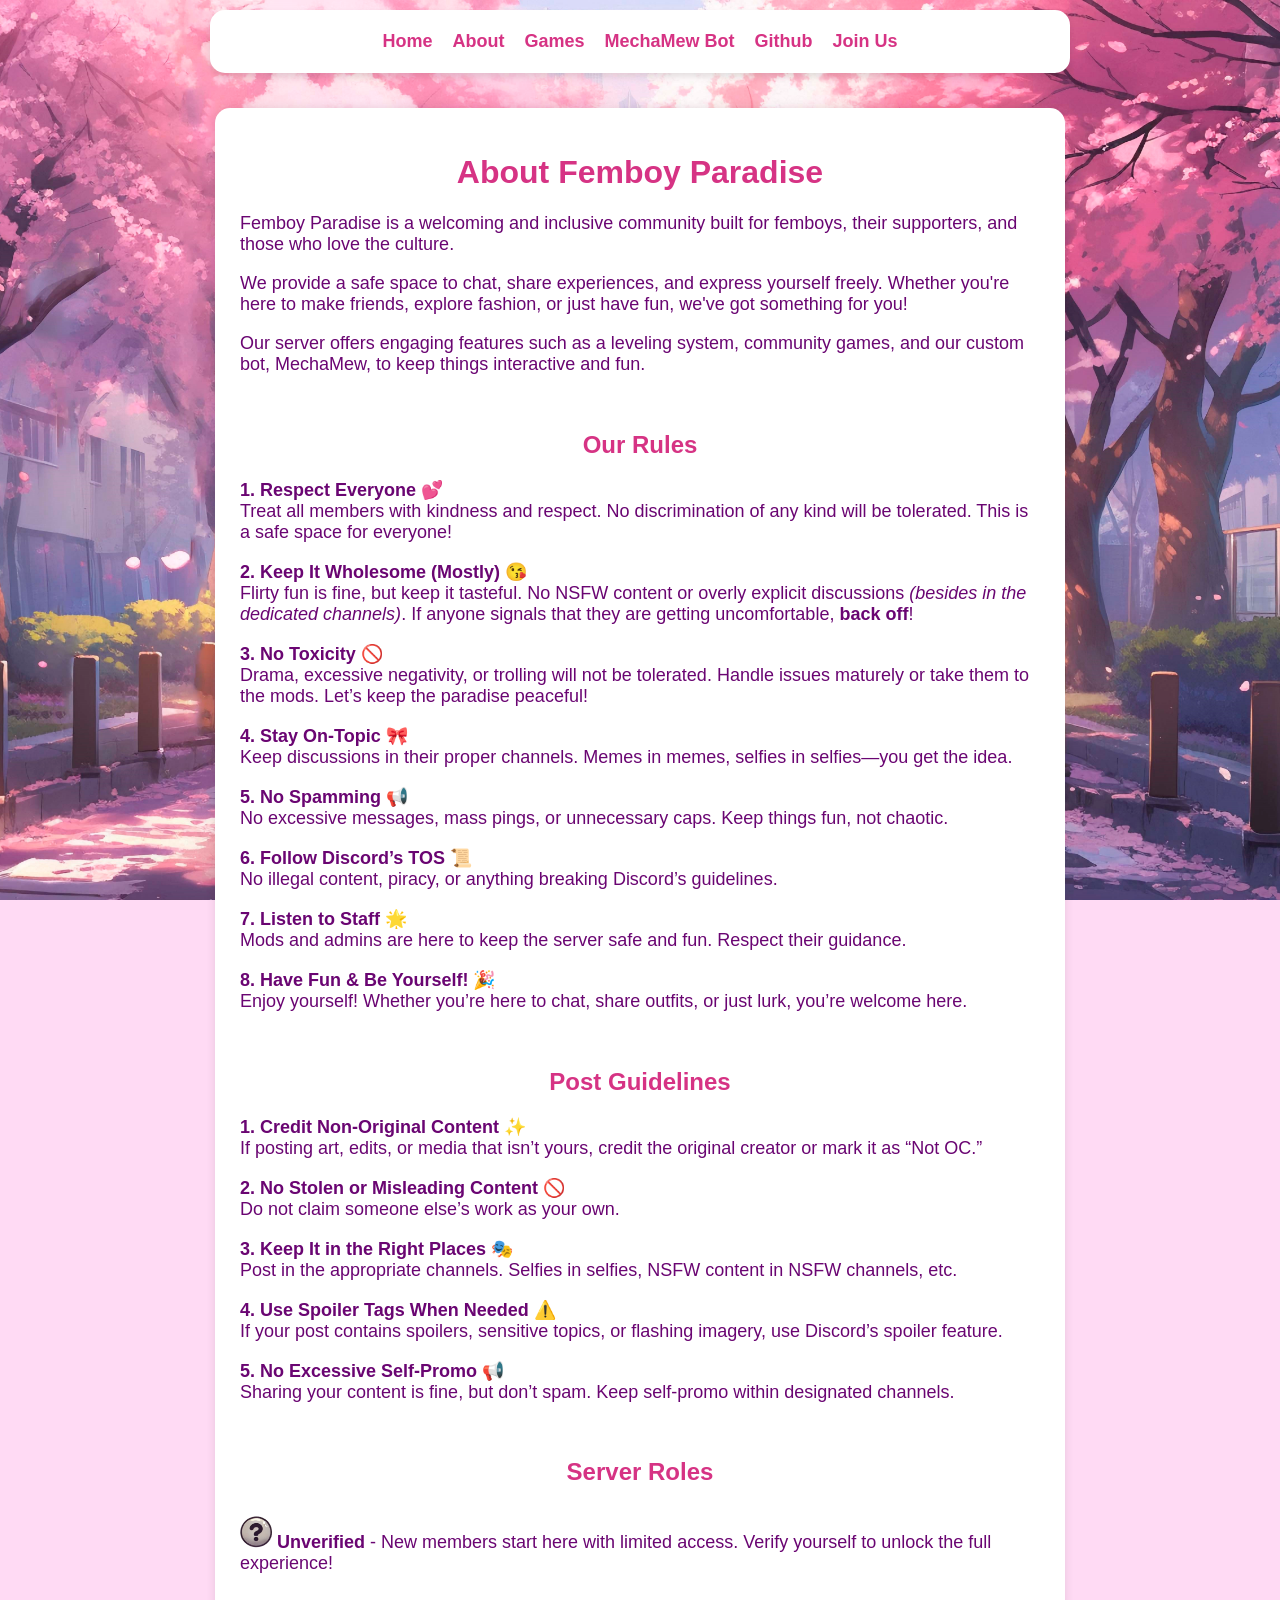
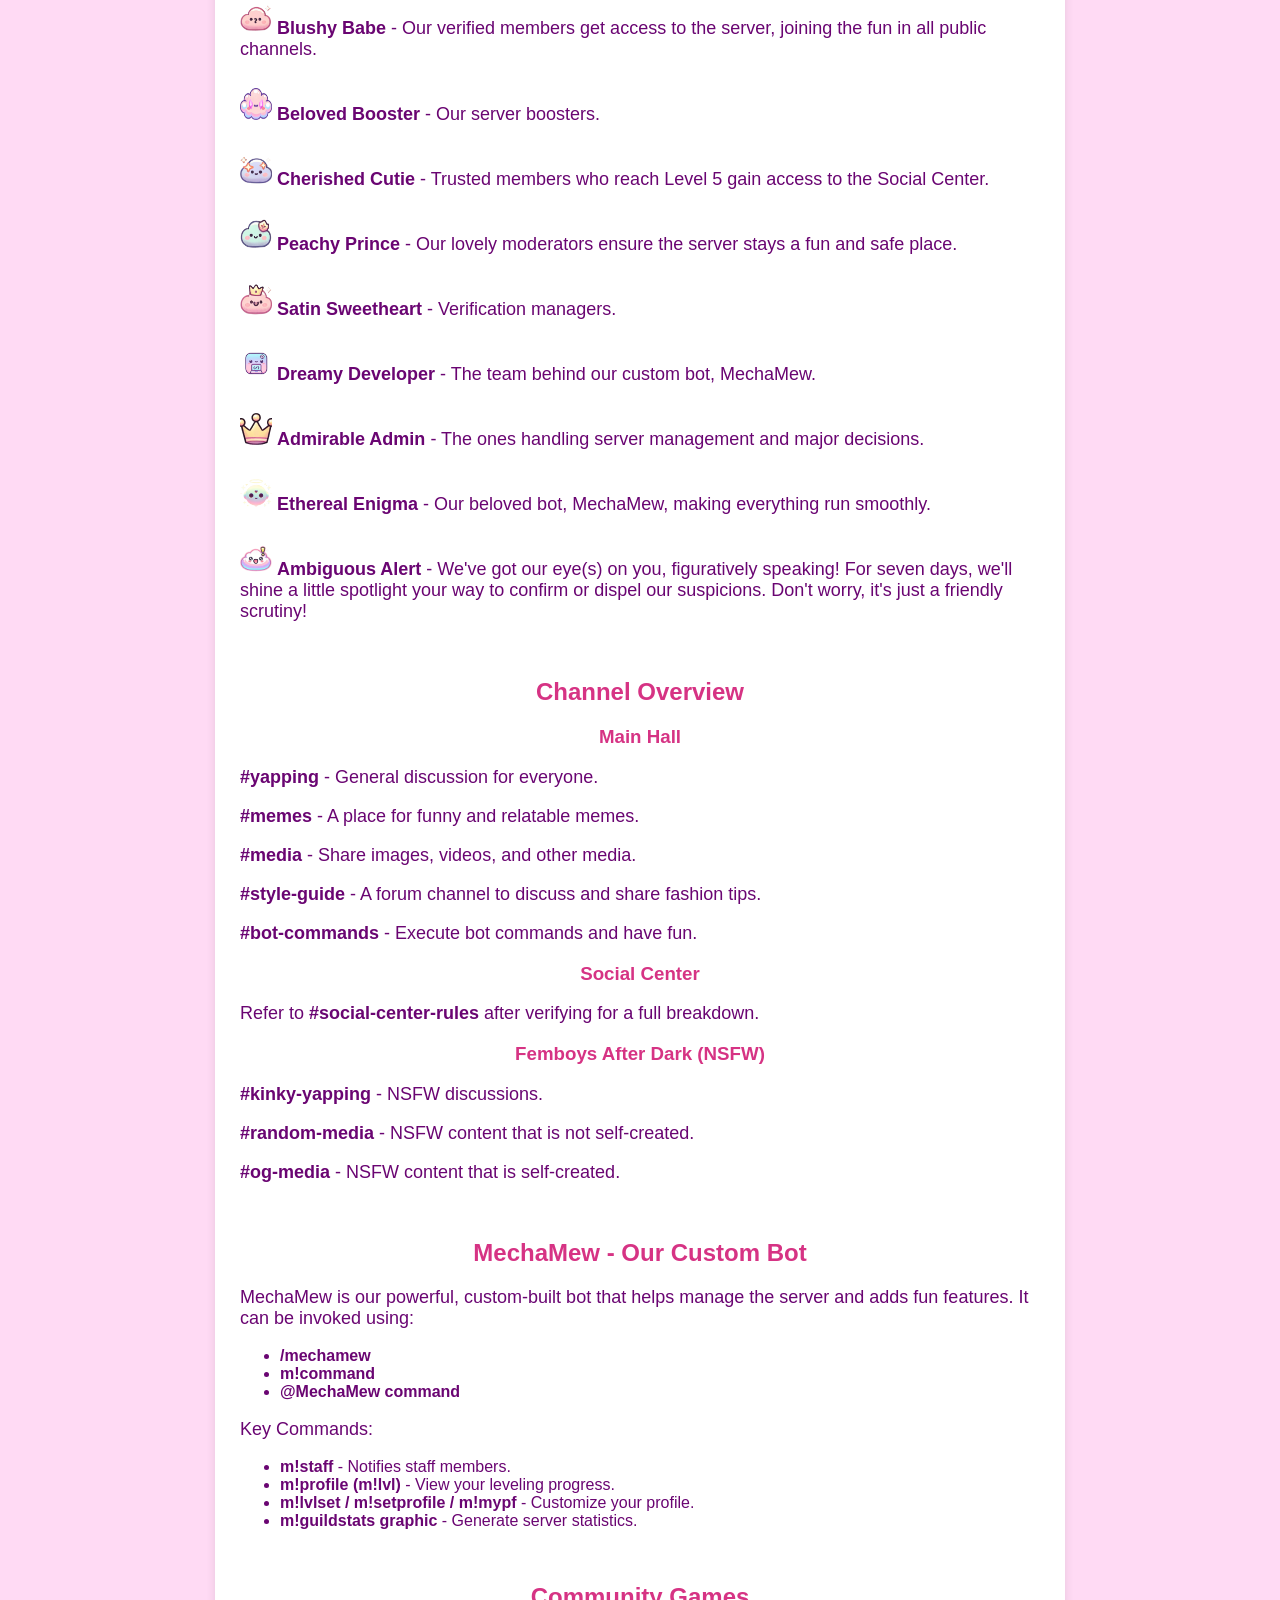
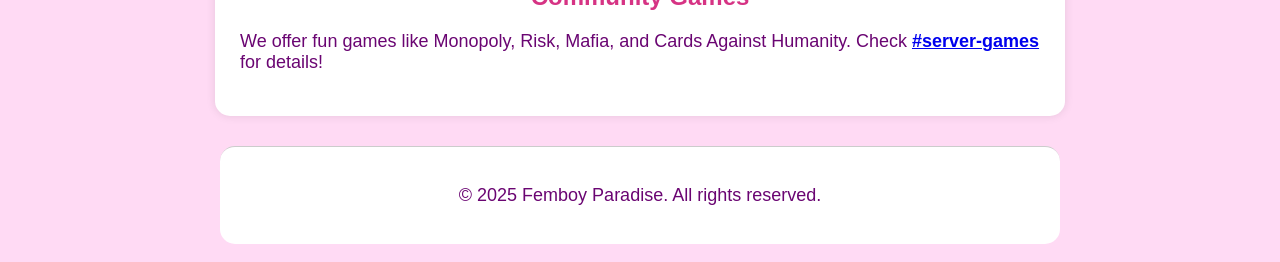
==== commit 6d7ffb59: "Swap role descriptions between index and about pages + use role icons at the front page" ====
--- a/about.html
+++ b/about.html
@@ -53,31 +53,47 @@
       <p>Our server offers engaging features such as a leveling system, community games, and our custom bot, MechaMew, to keep things interactive and fun.</p>
       <br>
       <h2>Our Rules</h2>
-      <p><strong>1. Respect Everyone 💕</strong><br>Treat all members with kindness and respect. No discrimination of any kind will be tolerated. This is a safe space for everyone!</p>
-      <p><strong>2. Keep It Wholesome (Mostly) 😘</strong><br>Flirty fun is fine, but keep it tasteful. No NSFW content or overly explicit discussions <em>(besides in the dedicated channels)</em>. If anyone signals that they are getting uncomfortable, <strong>back off</strong>!</p>
-      <p><strong>3. No Toxicity 🚫</strong><br>Drama, excessive negativity, or trolling will not be tolerated. Handle issues maturely or take them to the mods. Let’s keep the paradise peaceful!</p>
-      <p><strong>4. Stay On-Topic 🎀</strong><br>Keep discussions in their proper channels. Memes in memes, selfies in selfies—you get the idea.</p>
-      <p><strong>5. No Spamming 📢</strong><br>No excessive messages, mass pings, or unnecessary caps. Keep things fun, not chaotic.</p>
-      <p><strong>6. Follow Discord’s TOS 📜</strong><br>No illegal content, piracy, or anything breaking Discord’s guidelines.</p>
-      <p><strong>7. Listen to Staff 🌟</strong><br>Mods and admins are here to keep the server safe and fun. Respect their guidance.</p>
-      <p><strong>8. Have Fun & Be Yourself! 🎉</strong><br>Enjoy yourself! Whether you’re here to chat, share outfits, or just lurk, you’re welcome here.</p>
+      <p><strong>1. Respect Everyone 💕</strong><br>
+        Treat all members with kindness and respect. No discrimination of any kind will be tolerated. This is a safe space for everyone!</p>
+      <p><strong>2. Keep It Wholesome (Mostly) 😘</strong><br>
+        Flirty fun is fine, but keep it tasteful. No NSFW content or overly explicit discussions <em>(besides in the dedicated channels)</em>. If anyone signals that they are getting uncomfortable, <strong>back off</strong>!</p>
+      <p><strong>3. No Toxicity 🚫</strong><br>
+        Drama, excessive negativity, or trolling will not be tolerated. Handle issues maturely or take them to the mods. Let’s keep the paradise peaceful!</p>
+      <p><strong>4. Stay On-Topic 🎀</strong><br>
+        Keep discussions in their proper channels. Memes in memes, selfies in selfies—you get the idea.</p>
+      <p><strong>5. No Spamming 📢</strong><br>
+        No excessive messages, mass pings, or unnecessary caps. Keep things fun, not chaotic.</p>
+      <p><strong>6. Follow Discord’s TOS 📜</strong><br>
+        No illegal content, piracy, or anything breaking Discord’s guidelines.</p>
+      <p><strong>7. Listen to Staff 🌟</strong><br>
+        Mods and admins are here to keep the server safe and fun. Respect their guidance.</p>
+      <p><strong>8. Have Fun & Be Yourself! 🎉</strong><br>
+        Enjoy yourself! Whether you’re here to chat, share outfits, or just lurk, you’re welcome here.</p>
       <br>
       <h2>Post Guidelines</h2>
-      <p><strong>1. Credit Non-Original Content ✨</strong><br>If posting art, edits, or media that isn’t yours, credit the original creator or mark it as “Not OC.”</p>
-      <p><strong>2. No Stolen or Misleading Content 🚫</strong><br>Do not claim someone else’s work as your own.</p>
-      <p><strong>3. Keep It in the Right Places 🎭</strong><br>Post in the appropriate channels. Selfies in selfies, NSFW content in NSFW channels, etc.</p>
-      <p><strong>4. Use Spoiler Tags When Needed ⚠️</strong><br>If your post contains spoilers, sensitive topics, or flashing imagery, use Discord’s spoiler feature.</p>
-      <p><strong>5. No Excessive Self-Promo 📢</strong><br>Sharing your content is fine, but don’t spam. Keep self-promo within designated channels.</p>
+      <p><strong>1. Credit Non-Original Content ✨</strong><br>
+        If posting art, edits, or media that isn’t yours, credit the original creator or mark it as “Not OC.”</p>
+      <p><strong>2. No Stolen or Misleading Content 🚫</strong><br>
+        Do not claim someone else’s work as your own.</p>
+      <p><strong>3. Keep It in the Right Places 🎭</strong><br>
+        Post in the appropriate channels. Selfies in selfies, NSFW content in NSFW channels, etc.</p>
+      <p><strong>4. Use Spoiler Tags When Needed ⚠️</strong><br>
+        If your post contains spoilers, sensitive topics, or flashing imagery, use Discord’s spoiler feature.</p>
+      <p><strong>5. No Excessive Self-Promo 📢</strong><br>
+        Sharing your content is fine, but don’t spam. Keep self-promo within designated channels.</p>
       <br>
       <h2>Server Roles</h2>
       <div class="role-icons">
-        <p><img src="icons/unverified.png" class="icon" alt="Unverified"> <strong>Unverified</strong> - For users who have not yet verified.</p>
-        <p><img src="icons/blushy-babe.png" class="icon" alt="Blushy Babe"> <strong>Blushy Babe</strong> - Verified members of the community.</p>
-        <p><img src="icons/cherished-cutie.png" class="icon" alt="Cherished Cutie"> <strong>Cherished Cutie</strong> - Trusted members, level 5 and above.</p>
-        <p><img src="icons/peachy-prince.png" class="icon" alt="Peachy Prince"> <strong>Peachy Prince</strong> - Our dedicated moderators.</p>
+        <p><img src="icons/unverified.png" class="icon" alt="Unverified"> <strong>Unverified</strong> - New members start here with limited access. Verify yourself to unlock the full experience!</p>
+        <p><img src="icons/blushy-babe.png" class="icon" alt="Blushy Babe"> <strong>Blushy Babe</strong> - Our verified members get access to the server, joining the fun in all public channels.</p>
+        <p><img src="icons/beloved_booster.png" class="icon" alt="Beloved Booster"> <strong>Beloved Booster</strong> - Our server boosters.</p>
+        <p><img src="icons/cherished-cutie.png" class="icon" alt="Cherished Cutie"> <strong>Cherished Cutie</strong> - Trusted members who reach Level 5 gain access to the Social Center.</p>
+        <p><img src="icons/peachy-prince.png" class="icon" alt="Peachy Prince"> <strong>Peachy Prince</strong> - Our lovely moderators ensure the server stays a fun and safe place.</p>
         <p><img src="icons/satin-sweetheart.png" class="icon" alt="Satin Sweetheart"> <strong>Satin Sweetheart</strong> - Verification managers.</p>
-        <p><img src="icons/admirable-admin.png" class="icon" alt="Admirable Admin"> <strong>Admirable Admin</strong> - Server admins ensuring smooth operations.</p>
-        <p><img src="icons/ethereal-cutie.png" class="icon" alt="Ethereal Cutie"> <strong>Ethereal Cutie</strong> - Our custom bot that manages the entire server.</p>
+        <p><img src="icons/dreamy-developer.png" class="icon" alt="Dreamy Developer"> <strong>Dreamy Developer</strong> - The team behind our custom bot, MechaMew.</p>
+        <p><img src="icons/admirable-admin.png" class="icon" alt="Admirable Admin"> <strong>Admirable Admin</strong> - The ones handling server management and major decisions.</p>
+        <p><img src="icons/ethereal-cutie.png" class="icon" alt="Ethereal Enigma"> <strong>Ethereal Enigma</strong> - Our beloved bot, MechaMew, making everything run smoothly.</p>
+        <p><img src="icons/ambiguous_alert.png" class="icon" alt="Ambiguous Alert"> <strong>Ambiguous Alert</strong> - We've got our eye(s) on you, figuratively speaking! For seven days, we'll shine a little spotlight your way to confirm or dispel our suspicions. Don't worry, it's just a friendly scrutiny!</p>
       </div>
       <br>
       <h2>Channel Overview</h2>
--- a/styles.css
+++ b/styles.css
@@ -134,6 +134,10 @@
 	width: 32px;
 	height: 32px;
 	margin-top: 10px;
+}
+.role-icons-small img {
+	width: 20px;
+	height: 20px;
 }
 /* Headings */
 h1, h2, h3 {
